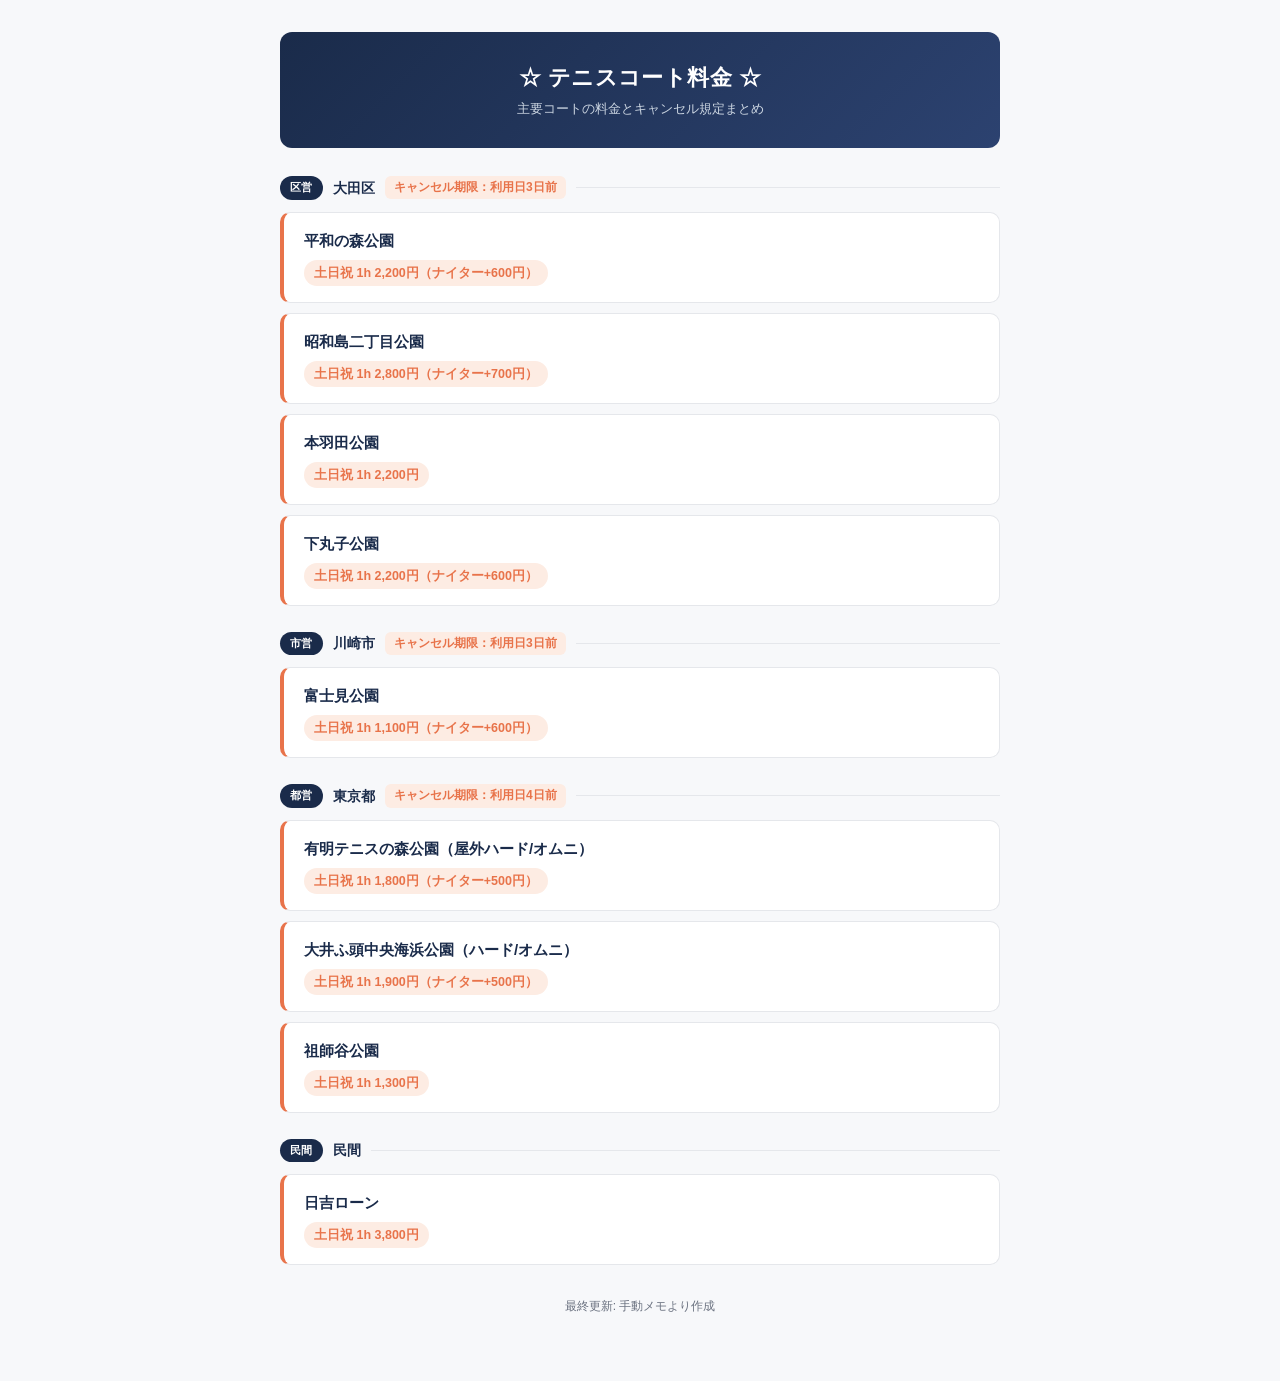
==== index.html @ 15884a80 "Add files via upload" ====
<!DOCTYPE html>
<html lang="ja">
<head>
<meta charset="UTF-8">
<meta name="viewport" content="width=device-width, initial-scale=1.0">
<title>テニスコート料金</title>
<style>
  :root {
    --bg: #f7f8fa;
    --card: #ffffff;
    --fg: #2a2f3a;
    --muted: #6b7280;
    --border: #e5e7eb;
    --navy: #1a2b4a;
    --navy-light: #2c4270;
    --heading: #1a2b4a;
    --coral: #e8734a;
    --coral-soft: #fdece3;
    --tag-bg: #1a2b4a;
    --tag-fg: #ffffff;
  }
  @media (prefers-color-scheme: dark) {
    :root:not([data-theme="light"]) {
      --bg: #11161f;
      --card: #1a212d;
      --fg: #e6e9ef;
      --muted: #9aa3b2;
      --border: #2b3445;
      --heading: #dbe4f5;
      --coral: #f08a65;
      --coral-soft: #3a2a24;
      --tag-bg: #2c4270;
      --tag-fg: #f1f5ff;
      color-scheme: dark;
    }
  }
  :root[data-theme="dark"] {
    --bg: #11161f;
    --card: #1a212d;
    --fg: #e6e9ef;
    --muted: #9aa3b2;
    --border: #2b3445;
    --heading: #dbe4f5;
    --coral: #f08a65;
    --coral-soft: #3a2a24;
    --tag-bg: #2c4270;
    --tag-fg: #f1f5ff;
    color-scheme: dark;
  }

  * { box-sizing: border-box; }
  body {
    margin: 0;
    background: var(--bg);
    color: var(--fg);
    font-family: "Hiragino Sans", "Yu Gothic", "Noto Sans JP", sans-serif;
    line-height: 1.6;
    padding-inline: 16px;
    padding-block: 32px 64px;
  }
  .wrap { max-width: 720px; margin: 0 auto; }

  header {
    background: linear-gradient(135deg, var(--navy) 0%, var(--navy-light) 100%);
    color: #fff;
    padding: 28px;
    border-radius: 12px;
    margin-bottom: 28px;
    text-align: center;
  }
  header h1 {
    margin: 0 0 4px;
    font-size: 22px;
    letter-spacing: 0.02em;
    text-wrap: balance;
  }
  header p {
    margin: 0;
    font-size: 13px;
    color: #cbd5e1;
  }

  .category { margin-bottom: 26px; }
  .category-head {
    display: flex;
    align-items: center;
    flex-wrap: wrap;
    gap: 10px;
    margin-bottom: 12px;
  }
  .category-tag {
    font-size: 11px;
    font-weight: 700;
    letter-spacing: 0.04em;
    color: var(--tag-fg);
    background: var(--tag-bg);
    padding: 3px 10px;
    border-radius: 999px;
  }
  .category-head h2 {
    font-size: 14px;
    margin: 0;
    color: var(--heading);
    font-weight: 700;
  }
  .category-cancel {
    font-size: 12px;
    color: var(--coral);
    font-weight: 600;
    background: var(--coral-soft);
    padding: 2px 9px;
    border-radius: 6px;
  }
  .category-line {
    flex: 1;
    height: 1px;
    background: var(--border);
    min-width: 20px;
  }

  .court {
    background: var(--card);
    border: 1px solid var(--border);
    border-left: 4px solid var(--coral);
    border-radius: 10px;
    padding: 16px 20px;
    margin-bottom: 10px;
    min-width: 0;
  }
  .court-name {
    font-size: 15px;
    font-weight: 700;
    color: var(--heading);
    margin: 0 0 6px;
  }
  .price {
    display: inline-block;
    background: var(--coral-soft);
    color: var(--coral);
    font-weight: 700;
    font-size: 12.5px;
    padding: 3px 10px;
    border-radius: 999px;
    font-variant-numeric: tabular-nums;
  }
  footer {
    text-align: center;
    font-size: 12px;
    color: var(--muted);
    margin-top: 32px;
  }
</style>
</head>
<body>

<div class="wrap">
  <header>
    <h1>☆ テニスコート料金 ☆</h1>
    <p>主要コートの料金とキャンセル規定まとめ</p>
  </header>

  <div class="category">
    <div class="category-head">
      <span class="category-tag">区営</span>
      <h2>大田区</h2>
      <span class="category-cancel">キャンセル期限：利用日3日前</span>
      <div class="category-line"></div>
    </div>
    <div class="court">
      <p class="court-name">平和の森公園</p>
      <span class="price">土日祝 1h 2,200円（ナイター+600円）</span>
    </div>
    <div class="court">
      <p class="court-name">昭和島二丁目公園</p>
      <span class="price">土日祝 1h 2,800円（ナイター+700円）</span>
    </div>
    <div class="court">
      <p class="court-name">本羽田公園</p>
      <span class="price">土日祝 1h 2,200円</span>
    </div>
    <div class="court">
      <p class="court-name">下丸子公園</p>
      <span class="price">土日祝 1h 2,200円（ナイター+600円）</span>
    </div>
  </div>

  <div class="category">
    <div class="category-head">
      <span class="category-tag">市営</span>
      <h2>川崎市</h2>
      <span class="category-cancel">キャンセル期限：利用日3日前</span>
      <div class="category-line"></div>
    </div>
    <div class="court">
      <p class="court-name">富士見公園</p>
      <span class="price">土日祝 1h 1,100円（ナイター+600円）</span>
    </div>
  </div>

  <div class="category">
    <div class="category-head">
      <span class="category-tag">都営</span>
      <h2>東京都</h2>
      <span class="category-cancel">キャンセル期限：利用日4日前</span>
      <div class="category-line"></div>
    </div>
    <div class="court">
      <p class="court-name">有明テニスの森公園（屋外ハード/オムニ）</p>
      <span class="price">土日祝 1h 1,800円（ナイター+500円）</span>
    </div>
    <div class="court">
      <p class="court-name">大井ふ頭中央海浜公園（ハード/オムニ）</p>
      <span class="price">土日祝 1h 1,900円（ナイター+500円）</span>
    </div>
    <div class="court">
      <p class="court-name">祖師谷公園</p>
      <span class="price">土日祝 1h 1,300円</span>
    </div>
  </div>

  <div class="category">
    <div class="category-head">
      <span class="category-tag">民間</span>
      <h2>民間</h2>
      <div class="category-line"></div>
    </div>
    <div class="court">
      <p class="court-name">日吉ローン</p>
      <span class="price">土日祝 1h 3,800円</span>
    </div>
  </div>

  <footer>最終更新: 手動メモより作成</footer>
</div>
</body>
</html>
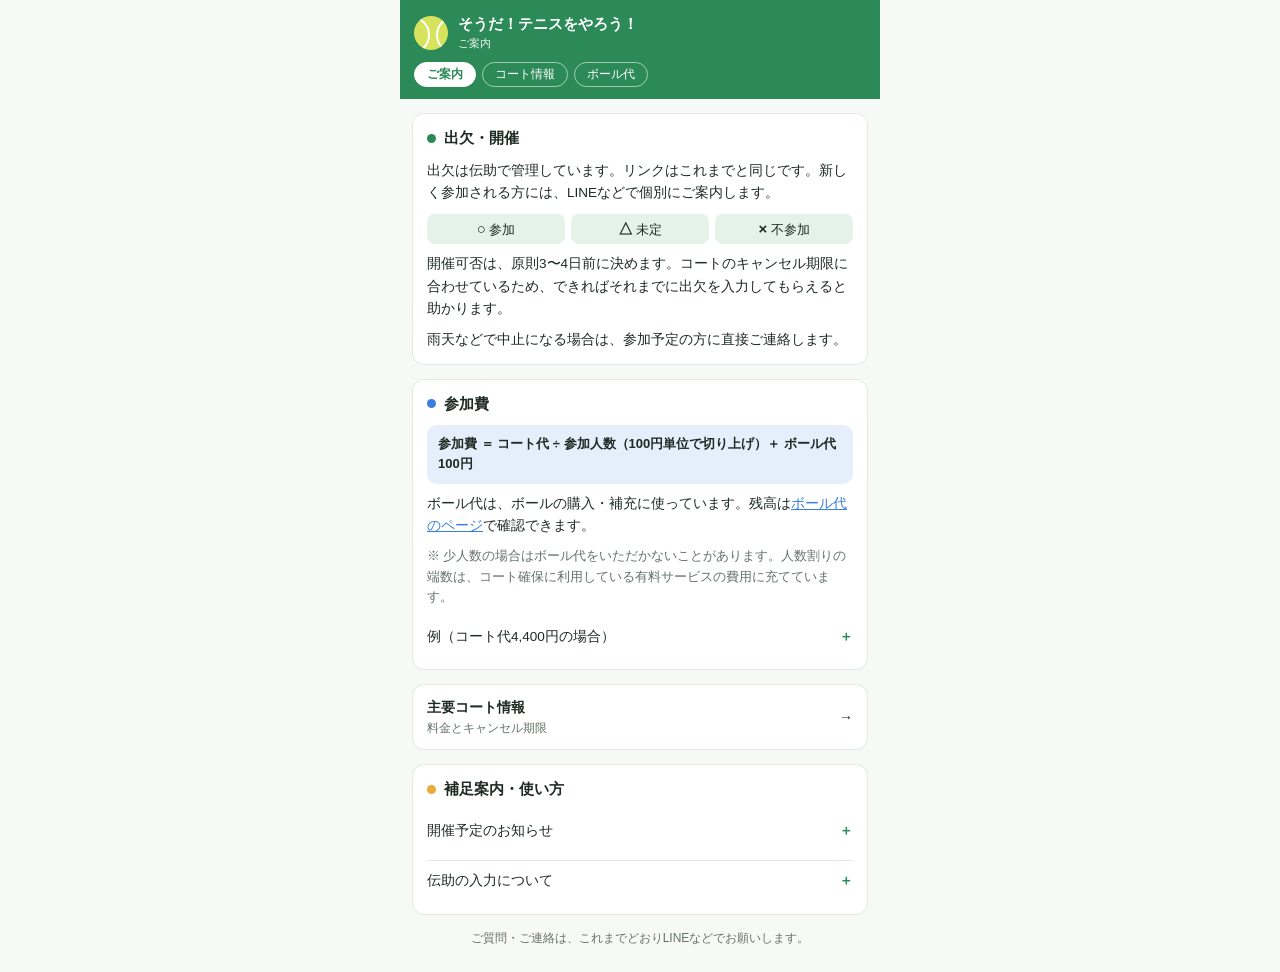
==== commit 9d93019c: "Add files via upload" ====
--- a/index.html
+++ b/index.html
@@ -2,235 +2,73 @@
 <html lang="ja">
 <head>
 <meta charset="UTF-8">
-<meta name="viewport" content="width=device-width, initial-scale=1.0">
-<title>テニスコート料金</title>
-<style>
-  :root {
-    --bg: #f7f8fa;
-    --card: #ffffff;
-    --fg: #2a2f3a;
-    --muted: #6b7280;
-    --border: #e5e7eb;
-    --navy: #1a2b4a;
-    --navy-light: #2c4270;
-    --heading: #1a2b4a;
-    --coral: #e8734a;
-    --coral-soft: #fdece3;
-    --tag-bg: #1a2b4a;
-    --tag-fg: #ffffff;
-  }
-  @media (prefers-color-scheme: dark) {
-    :root:not([data-theme="light"]) {
-      --bg: #11161f;
-      --card: #1a212d;
-      --fg: #e6e9ef;
-      --muted: #9aa3b2;
-      --border: #2b3445;
-      --heading: #dbe4f5;
-      --coral: #f08a65;
-      --coral-soft: #3a2a24;
-      --tag-bg: #2c4270;
-      --tag-fg: #f1f5ff;
-      color-scheme: dark;
-    }
-  }
-  :root[data-theme="dark"] {
-    --bg: #11161f;
-    --card: #1a212d;
-    --fg: #e6e9ef;
-    --muted: #9aa3b2;
-    --border: #2b3445;
-    --heading: #dbe4f5;
-    --coral: #f08a65;
-    --coral-soft: #3a2a24;
-    --tag-bg: #2c4270;
-    --tag-fg: #f1f5ff;
-    color-scheme: dark;
-  }
-
-  * { box-sizing: border-box; }
-  body {
-    margin: 0;
-    background: var(--bg);
-    color: var(--fg);
-    font-family: "Hiragino Sans", "Yu Gothic", "Noto Sans JP", sans-serif;
-    line-height: 1.6;
-    padding-inline: 16px;
-    padding-block: 32px 64px;
-  }
-  .wrap { max-width: 720px; margin: 0 auto; }
-
-  header {
-    background: linear-gradient(135deg, var(--navy) 0%, var(--navy-light) 100%);
-    color: #fff;
-    padding: 28px;
-    border-radius: 12px;
-    margin-bottom: 28px;
-    text-align: center;
-  }
-  header h1 {
-    margin: 0 0 4px;
-    font-size: 22px;
-    letter-spacing: 0.02em;
-    text-wrap: balance;
-  }
-  header p {
-    margin: 0;
-    font-size: 13px;
-    color: #cbd5e1;
-  }
-
-  .category { margin-bottom: 26px; }
-  .category-head {
-    display: flex;
-    align-items: center;
-    flex-wrap: wrap;
-    gap: 10px;
-    margin-bottom: 12px;
-  }
-  .category-tag {
-    font-size: 11px;
-    font-weight: 700;
-    letter-spacing: 0.04em;
-    color: var(--tag-fg);
-    background: var(--tag-bg);
-    padding: 3px 10px;
-    border-radius: 999px;
-  }
-  .category-head h2 {
-    font-size: 14px;
-    margin: 0;
-    color: var(--heading);
-    font-weight: 700;
-  }
-  .category-cancel {
-    font-size: 12px;
-    color: var(--coral);
-    font-weight: 600;
-    background: var(--coral-soft);
-    padding: 2px 9px;
-    border-radius: 6px;
-  }
-  .category-line {
-    flex: 1;
-    height: 1px;
-    background: var(--border);
-    min-width: 20px;
-  }
-
-  .court {
-    background: var(--card);
-    border: 1px solid var(--border);
-    border-left: 4px solid var(--coral);
-    border-radius: 10px;
-    padding: 16px 20px;
-    margin-bottom: 10px;
-    min-width: 0;
-  }
-  .court-name {
-    font-size: 15px;
-    font-weight: 700;
-    color: var(--heading);
-    margin: 0 0 6px;
-  }
-  .price {
-    display: inline-block;
-    background: var(--coral-soft);
-    color: var(--coral);
-    font-weight: 700;
-    font-size: 12.5px;
-    padding: 3px 10px;
-    border-radius: 999px;
-    font-variant-numeric: tabular-nums;
-  }
-  footer {
-    text-align: center;
-    font-size: 12px;
-    color: var(--muted);
-    margin-top: 32px;
-  }
-</style>
+<meta name="viewport" content="width=device-width, initial-scale=1">
+<meta name="robots" content="noindex, nofollow">
+<title>そうだ！テニスをやろう！ ご案内</title>
+<link rel="stylesheet" href="style.css">
 </head>
 <body>
+<div class="wrap">
+  <header class="s-head">
+    <div class="s-brand"><div class="s-ball"></div><div><div class="s-title">そうだ！テニスをやろう！</div><div class="s-sub">ご案内</div></div></div>
+    <nav class="s-nav"><a href="index.html" class="on" aria-current="page">ご案内</a><a href="courts.html">コート情報</a><a href="https://ball-fund.web.app" target="_blank" rel="noopener noreferrer">ボール代</a></nav>
+  </header>
+  <main class="s-body">
 
-<div class="wrap">
-  <header>
-    <h1>☆ テニスコート料金 ☆</h1>
-    <p>主要コートの料金とキャンセル規定まとめ</p>
-  </header>
+    <section class="s-card g">
+      <h2 class="s-h">出欠・開催</h2>
+      <p>出欠は伝助で管理しています。リンクはこれまでと同じです。新しく参加される方には、LINEなどで個別にご案内します。</p>
+      <div class="s-sym"><span><b>○</b> 参加</span><span><b>△</b> 未定</span><span><b>×</b> 不参加</span></div>
+      <p>開催可否は、原則3〜4日前に決めます。コートのキャンセル期限に合わせているため、できればそれまでに出欠を入力してもらえると助かります。</p>
+      <p>雨天などで中止になる場合は、参加予定の方に直接ご連絡します。</p>
+    </section>
 
-  <div class="category">
-    <div class="category-head">
-      <span class="category-tag">区営</span>
-      <h2>大田区</h2>
-      <span class="category-cancel">キャンセル期限：利用日3日前</span>
-      <div class="category-line"></div>
-    </div>
-    <div class="court">
-      <p class="court-name">平和の森公園</p>
-      <span class="price">土日祝 1h 2,200円（ナイター+600円）</span>
-    </div>
-    <div class="court">
-      <p class="court-name">昭和島二丁目公園</p>
-      <span class="price">土日祝 1h 2,800円（ナイター+700円）</span>
-    </div>
-    <div class="court">
-      <p class="court-name">本羽田公園</p>
-      <span class="price">土日祝 1h 2,200円</span>
-    </div>
-    <div class="court">
-      <p class="court-name">下丸子公園</p>
-      <span class="price">土日祝 1h 2,200円（ナイター+600円）</span>
-    </div>
-  </div>
+    <section class="s-card b">
+      <h2 class="s-h">参加費</h2>
+      <div class="s-formula">参加費 ＝ コート代 ÷ 参加人数（100円単位で切り上げ）＋ ボール代100円</div>
+      <p>ボール代は、ボールの購入・補充に使っています。残高は<a href="https://ball-fund.web.app" target="_blank" rel="noopener noreferrer">ボール代のページ</a>で確認できます。</p>
+      <p class="s-note">※ 少人数の場合はボール代をいただかないことがあります。人数割りの端数は、コート確保に利用している有料サービスの費用に充てています。</p>
+      <details class="first">
+        <summary>例（コート代4,400円の場合）</summary>
+        <div>
+          <table class="s-mini">
+            <thead><tr><th>人数</th><th>コート代/人</th><th>参加費</th></tr></thead>
+            <tbody>
+              <tr><td>4人</td><td>1,100円</td><td><b>1,200円</b></td></tr>
+              <tr><td>5人</td><td>900円</td><td><b>1,000円</b></td></tr>
+              <tr><td>6人</td><td>800円</td><td><b>900円</b></td></tr>
+              <tr><td>7人</td><td>700円</td><td><b>800円</b></td></tr>
+              <tr><td>8人</td><td>600円</td><td><b>700円</b></td></tr>
+            </tbody>
+          </table>
+          <p class="s-mini-note">※ 参加費にはボール代100円を含みます。</p>
+        </div>
+      </details>
+    </section>
 
-  <div class="category">
-    <div class="category-head">
-      <span class="category-tag">市営</span>
-      <h2>川崎市</h2>
-      <span class="category-cancel">キャンセル期限：利用日3日前</span>
-      <div class="category-line"></div>
-    </div>
-    <div class="court">
-      <p class="court-name">富士見公園</p>
-      <span class="price">土日祝 1h 1,100円（ナイター+600円）</span>
-    </div>
-  </div>
+    <a href="courts.html" class="s-go"><span>主要コート情報<small>料金とキャンセル期限</small></span><span>→</span></a>
 
-  <div class="category">
-    <div class="category-head">
-      <span class="category-tag">都営</span>
-      <h2>東京都</h2>
-      <span class="category-cancel">キャンセル期限：利用日4日前</span>
-      <div class="category-line"></div>
-    </div>
-    <div class="court">
-      <p class="court-name">有明テニスの森公園（屋外ハード/オムニ）</p>
-      <span class="price">土日祝 1h 1,800円（ナイター+500円）</span>
-    </div>
-    <div class="court">
-      <p class="court-name">大井ふ頭中央海浜公園（ハード/オムニ）</p>
-      <span class="price">土日祝 1h 1,900円（ナイター+500円）</span>
-    </div>
-    <div class="court">
-      <p class="court-name">祖師谷公園</p>
-      <span class="price">土日祝 1h 1,300円</span>
-    </div>
-  </div>
+    <section class="s-card a">
+      <h2 class="s-h">補足案内・使い方</h2>
+      <details class="first">
+        <summary>開催予定のお知らせ</summary>
+        <div>
+          <p>開催予定がある程度まとまったタイミングで、連絡用LINEからお知らせする予定です。直前にコートが取れた場合などは、急募のご案内をすることもあります。</p>
+          <p>お知らせを受け取りたい方は、個別にご連絡ください。連絡用LINEをご案内します（任意）。</p>
+        </div>
+      </details>
+      <details>
+        <summary>伝助の入力について</summary>
+        <div>
+          <p>名前は、一覧が横に長くならないよう、誰かわかる3文字以内で入力してください。</p>
+          <p>登録者は定期的に整理し、長期間利用されていない方のお名前は削除する場合があります。</p>
+        </div>
+      </details>
+    </section>
 
-  <div class="category">
-    <div class="category-head">
-      <span class="category-tag">民間</span>
-      <h2>民間</h2>
-      <div class="category-line"></div>
-    </div>
-    <div class="court">
-      <p class="court-name">日吉ローン</p>
-      <span class="price">土日祝 1h 3,800円</span>
-    </div>
-  </div>
+    <p class="s-small" style="text-align:center">ご質問・ご連絡は、これまでどおりLINEなどでお願いします。</p>
 
-  <footer>最終更新: 手動メモより作成</footer>
+  </main>
 </div>
 </body>
 </html>
--- a/style.css
+++ b/style.css
@@ -0,0 +1,70 @@
+/* そうだ！テニスをやろう！ ご案内サイト 共通スタイル（JavaScriptなし） */
+:root { color-scheme: light; }
+* { box-sizing: border-box; }
+body {
+  --g: #2c8a58; --g-soft: #e4f2ea; --b: #3a7fe0; --b-soft: #e5eefb;
+  --a: #eaaa3a; --a-soft: #fcf0d6; --c: #d65f5d; --c-soft: #fbe6e3;
+  --ink: #1f2a24; --mute: #66726a; --line: #e2e9e4; --bg: #f7f9f6;
+  margin: 0; background: var(--bg); color: var(--ink);
+  font-family: "Hiragino Sans", "Yu Gothic", "Noto Sans JP", sans-serif;
+  font-size: 14px; line-height: 1.65;
+  -webkit-text-size-adjust: 100%;
+}
+.wrap { max-width: 480px; margin-inline: auto; min-height: 100vh; background: var(--bg); }
+h1, h2, h3, p { margin: 0; }
+
+.s-head { background: var(--g); color: #fff; padding: 14px 14px 12px; display: flex; flex-direction: column; gap: 10px; }
+.s-brand { display: flex; align-items: center; gap: 10px; }
+.s-ball { width: 34px; height: 34px; border-radius: 50%; background: #d6e35c; position: relative; overflow: hidden; flex: none; }
+.s-ball::before, .s-ball::after { content: ""; position: absolute; top: 0; width: 34px; height: 34px; border: 2px solid #fff; border-radius: 50%; }
+.s-ball::before { left: -22px; }
+.s-ball::after { left: 22px; }
+.s-title { font-size: 15px; font-weight: 700; line-height: 1.3; }
+.s-sub { font-size: 11px; opacity: .92; }
+.s-nav { display: flex; gap: 6px; }
+.s-nav a { color: #fff; text-decoration: none; font-size: 12px; padding: 2px 12px; border-radius: 99px; border: 1px solid rgba(255,255,255,.55); }
+.s-nav a.on { background: #fff; color: var(--g); font-weight: 700; border-color: #fff; }
+.s-body { padding: 14px 12px 24px; display: flex; flex-direction: column; gap: 14px; }
+
+.s-card { background: #fff; border: 1px solid var(--line); border-radius: 12px; padding: 12px 14px; display: flex; flex-direction: column; gap: 9px; min-width: 0; }
+.s-h { font-size: 15px; font-weight: 700; display: flex; align-items: center; gap: 8px; }
+.s-h::before { content: ""; width: 9px; height: 9px; border-radius: 50%; background: var(--dot, var(--g)); flex: none; }
+.s-card.g { --dot: var(--g); }
+.s-card.b { --dot: var(--b); }
+.s-card.a { --dot: var(--a); }
+.s-card p { font-size: 13.5px; }
+.s-card a { color: var(--b); }
+.s-sym { display: grid; grid-template-columns: repeat(3, 1fr); gap: 6px; }
+.s-sym span { background: var(--g-soft); border-radius: 8px; text-align: center; padding: 3px 0; font-size: 12.5px; }
+.s-sym b { font-size: 15px; }
+.s-formula { background: var(--b-soft); border-radius: 10px; padding: 9px 11px; font-size: 13px; font-weight: 700; line-height: 1.55; }
+.s-card .s-note { font-size: 12.5px; color: var(--mute); }
+.s-small { font-size: 12px; color: var(--mute); }
+
+.s-card details { border-top: 1px solid var(--line); }
+.s-card details.first { border-top: 0; }
+.s-card summary { list-style: none; cursor: pointer; padding: 9px 0; font-size: 13.5px; font-weight: 500; display: flex; justify-content: space-between; gap: 10px; }
+.s-card summary::-webkit-details-marker { display: none; }
+.s-card summary::after { content: "＋"; color: var(--g); font-weight: 700; flex: none; }
+.s-card details[open] summary::after { content: "－"; }
+.s-card details > div { padding: 0 0 10px; font-size: 13px; color: #34413a; display: flex; flex-direction: column; gap: 8px; }
+
+/* 参加費の例（3列） */
+.s-mini { border-collapse: collapse; font-size: 13px; width: 100%; table-layout: fixed; }
+.s-mini th, .s-mini td { padding: 6px 6px; border-bottom: 1px solid var(--line); text-align: right; }
+.s-mini th:first-child, .s-mini td:first-child { text-align: left; }
+.s-mini th { color: var(--mute); font-weight: 500; font-size: 12px; white-space: nowrap; }
+.s-mini td b { font-weight: 700; }
+.s-card .s-mini-note { font-size: 12px; color: var(--mute); }
+
+.s-go { background: #fff; border: 1px solid var(--line); border-radius: 12px; padding: 11px 14px; display: flex; justify-content: space-between; align-items: center; color: var(--ink); text-decoration: none; font-weight: 700; }
+.s-go small { display: block; font-weight: 400; color: var(--mute); font-size: 11.5px; }
+
+.s-cat { display: flex; align-items: center; flex-wrap: wrap; gap: 8px; margin: 4px 0 6px; }
+.s-cat h3 { font-size: 13px; }
+.s-cat .t { font-size: 10.5px; font-weight: 700; background: var(--g); color: #fff; border-radius: 99px; padding: 0 8px; }
+.s-cat .d { font-size: 11px; font-weight: 700; color: #a6402f; background: var(--c-soft); border-radius: 6px; padding: 0 7px; }
+.s-court { background: #fff; border: 1px solid var(--line); border-left: 4px solid var(--c); border-radius: 10px; padding: 8px 12px; margin-bottom: 7px; }
+.s-court p { margin: 0 0 2px; font-weight: 700; font-size: 13.5px; overflow-wrap: anywhere; }
+.s-price { display: inline-block; background: var(--c-soft); color: #a6402f; border-radius: 99px; padding: 0 9px; font-size: 12px; font-weight: 700; }
+.s-foot { text-align: center; font-size: 12px; color: var(--mute); }
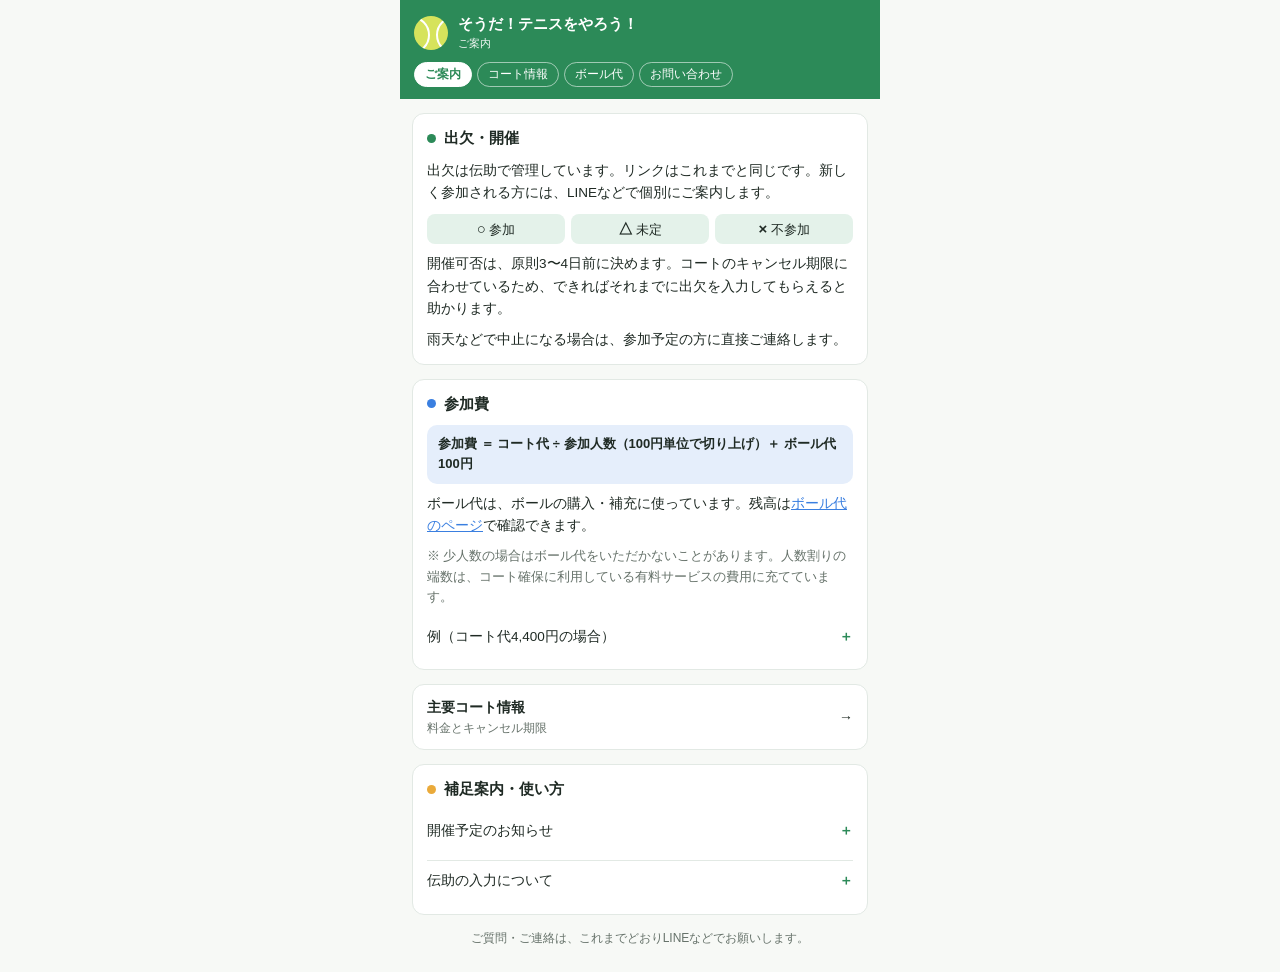
==== commit f7e51846: "ナビゲーションに「お問い合わせ」を追加し、テニスベアのURLを更新 - index/courts/contactの共通ナビを4項目に統一し、現在ページのタブを強調 - 4項目が横一列に収まるようnav" ====
--- a/index.html
+++ b/index.html
@@ -11,7 +11,7 @@
 <div class="wrap">
   <header class="s-head">
     <div class="s-brand"><div class="s-ball"></div><div><div class="s-title">そうだ！テニスをやろう！</div><div class="s-sub">ご案内</div></div></div>
-    <nav class="s-nav"><a href="index.html" class="on" aria-current="page">ご案内</a><a href="courts.html">コート情報</a><a href="https://ball-fund.web.app" target="_blank" rel="noopener noreferrer">ボール代</a></nav>
+    <nav class="s-nav"><a href="index.html" class="on" aria-current="page">ご案内</a><a href="courts.html">コート情報</a><a href="https://ball-fund.web.app" target="_blank" rel="noopener noreferrer">ボール代</a><a href="contact.html">お問い合わせ</a></nav>
   </header>
   <main class="s-body">
 
--- a/style.css
+++ b/style.css
@@ -21,9 +21,14 @@
 .s-ball::after { left: 22px; }
 .s-title { font-size: 15px; font-weight: 700; line-height: 1.3; }
 .s-sub { font-size: 11px; opacity: .92; }
-.s-nav { display: flex; gap: 6px; }
-.s-nav a { color: #fff; text-decoration: none; font-size: 12px; padding: 2px 12px; border-radius: 99px; border: 1px solid rgba(255,255,255,.55); }
+.s-nav { display: flex; flex-wrap: nowrap; gap: 5px; }
+.s-nav a { color: #fff; text-decoration: none; font-size: 12px; padding: 2px 10px; border-radius: 99px; border: 1px solid rgba(255,255,255,.55); white-space: nowrap; }
 .s-nav a.on { background: #fff; color: var(--g); font-weight: 700; border-color: #fff; }
+/* 幅320px前後の小さな画面でも4項目を1行に収める */
+@media (max-width: 359px) {
+  .s-nav { gap: 4px; }
+  .s-nav a { font-size: 11px; padding: 2px 7px; }
+}
 .s-body { padding: 14px 12px 24px; display: flex; flex-direction: column; gap: 14px; }
 
 .s-card { background: #fff; border: 1px solid var(--line); border-radius: 12px; padding: 12px 14px; display: flex; flex-direction: column; gap: 9px; min-width: 0; }
@@ -68,3 +73,17 @@
 .s-court p { margin: 0 0 2px; font-weight: 700; font-size: 13.5px; overflow-wrap: anywhere; }
 .s-price { display: inline-block; background: var(--c-soft); color: #a6402f; border-radius: 99px; padding: 0 9px; font-size: 12px; font-weight: 700; }
 .s-foot { text-align: center; font-size: 12px; color: var(--mute); }
+
+/* お問い合わせページ */
+.c-intro { font-size: 14px; }
+.c-btn { display: flex; align-items: center; gap: 14px; padding: 16px 16px; min-height: 84px; border-radius: 14px; color: #fff; text-decoration: none; -webkit-tap-highlight-color: transparent; }
+.c-btn:active { opacity: .85; }
+.c-btn .c-ico { flex: none; width: 44px; height: 44px; border-radius: 50%; background: rgba(255,255,255,.2); display: grid; place-items: center; }
+.c-btn .c-ico svg { width: 26px; height: 26px; fill: #fff; }
+.c-btn .c-txt { flex: 1; min-width: 0; }
+.c-btn .c-main { display: block; font-size: 17px; font-weight: 700; line-height: 1.35; }
+.c-btn .c-sub { display: block; font-size: 12.5px; opacity: .95; line-height: 1.5; margin-top: 2px; }
+.c-btn .c-arrow { flex: none; font-size: 18px; font-weight: 700; }
+.c-btn.line { background: var(--g); }
+.c-btn.bear { background: #c85a14; }
+.s-go.back { justify-content: flex-start; gap: 10px; }
